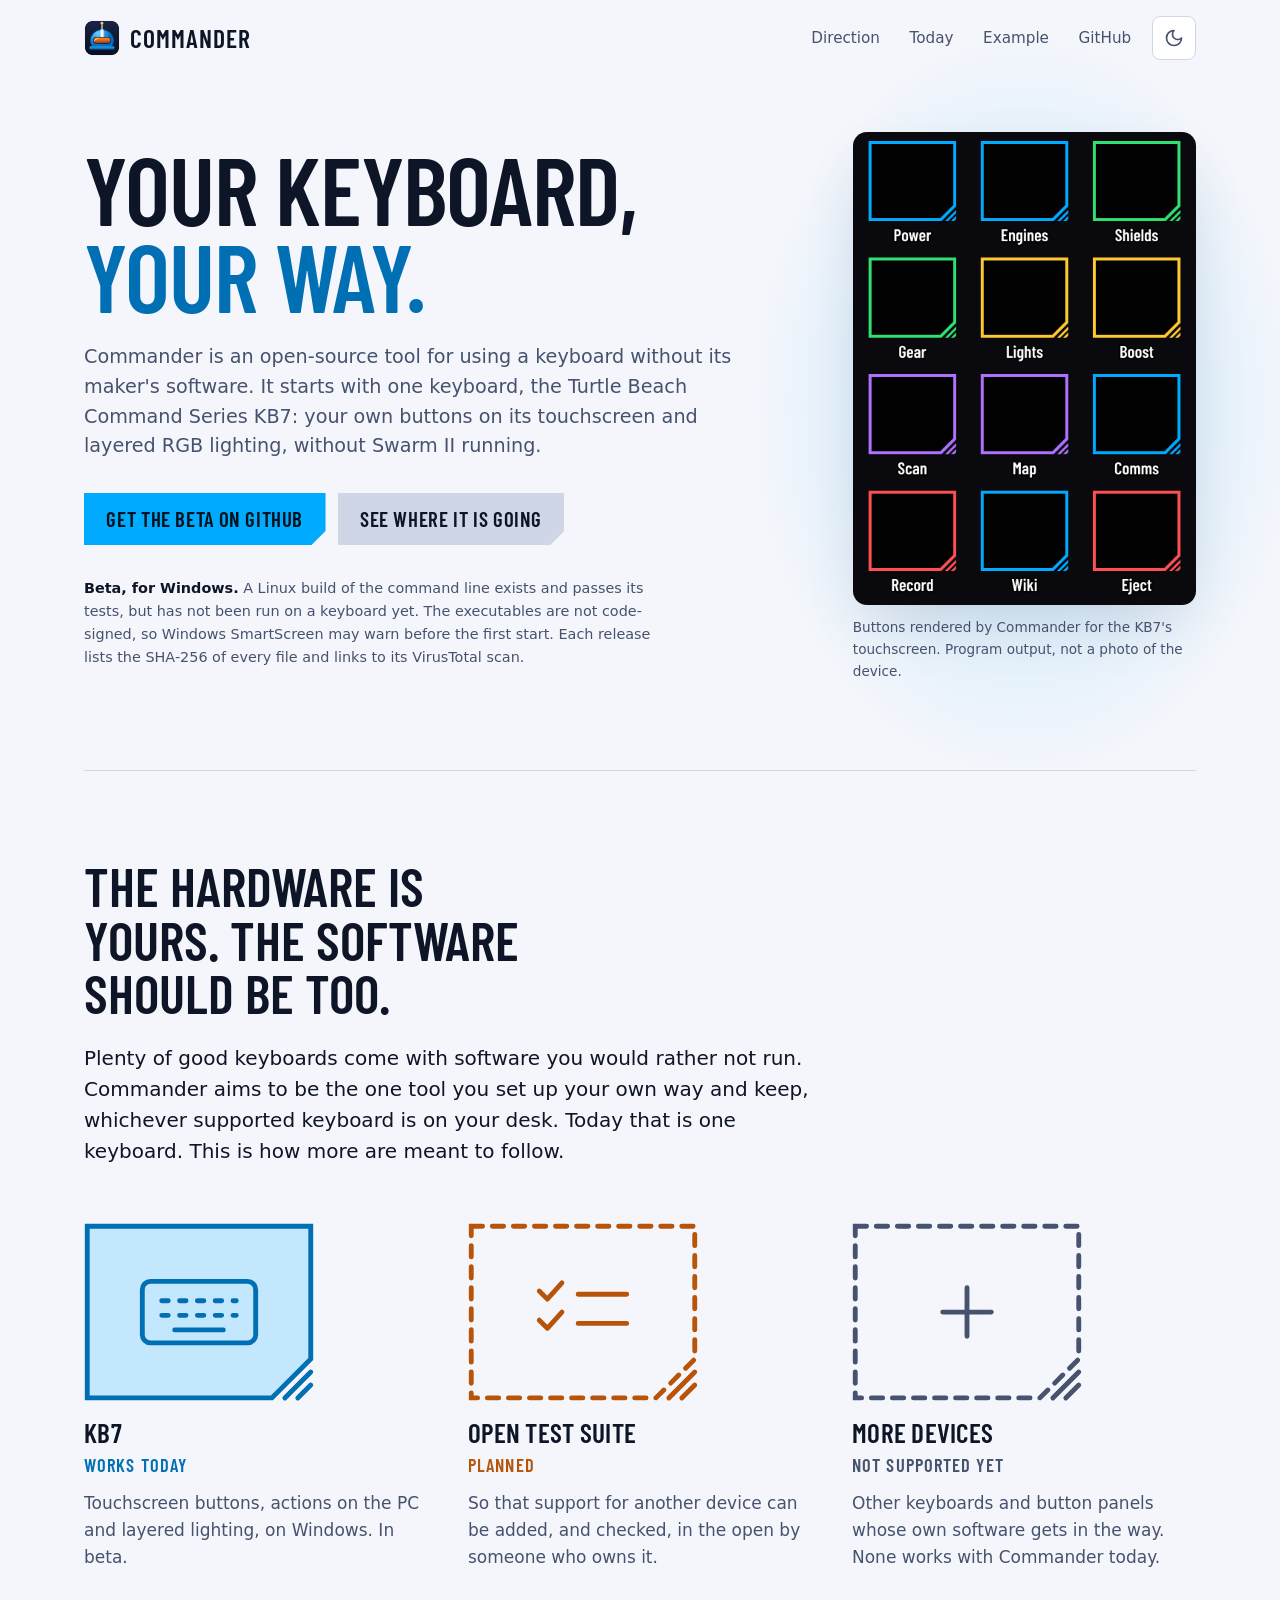
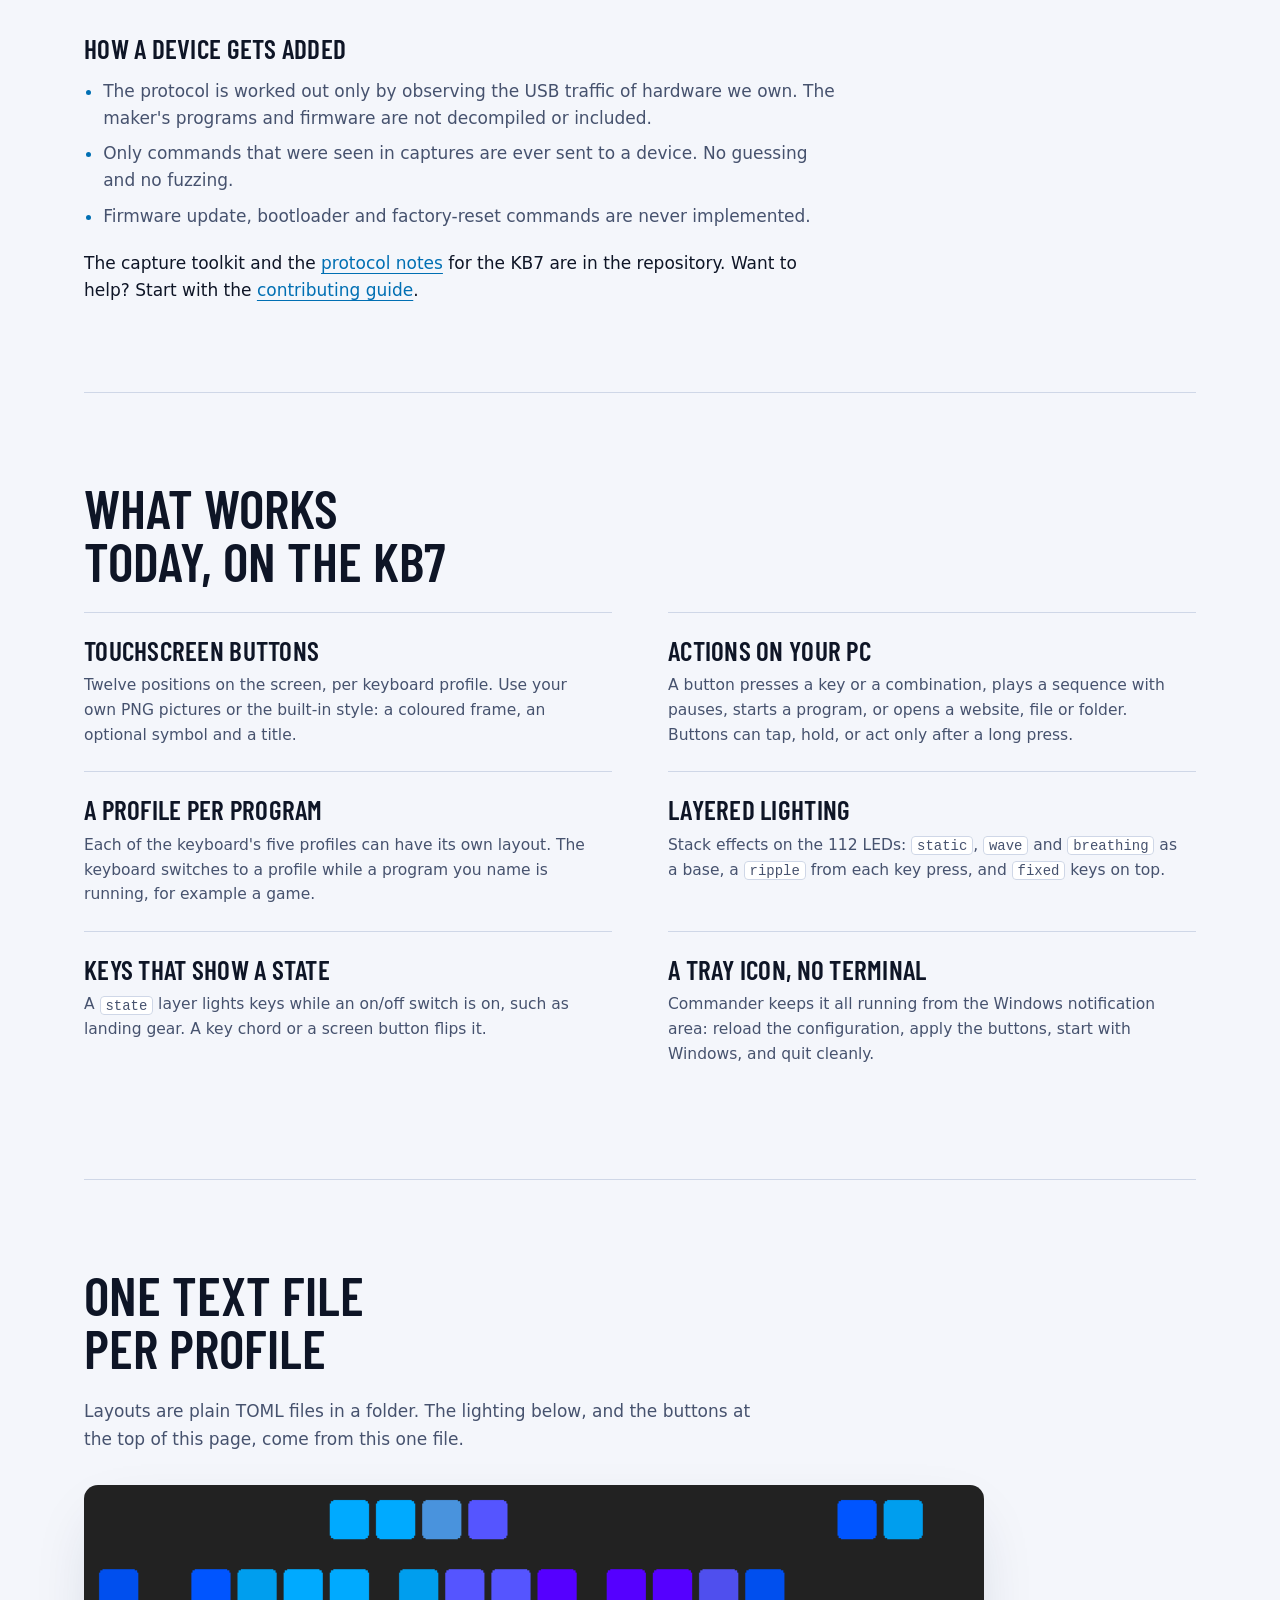
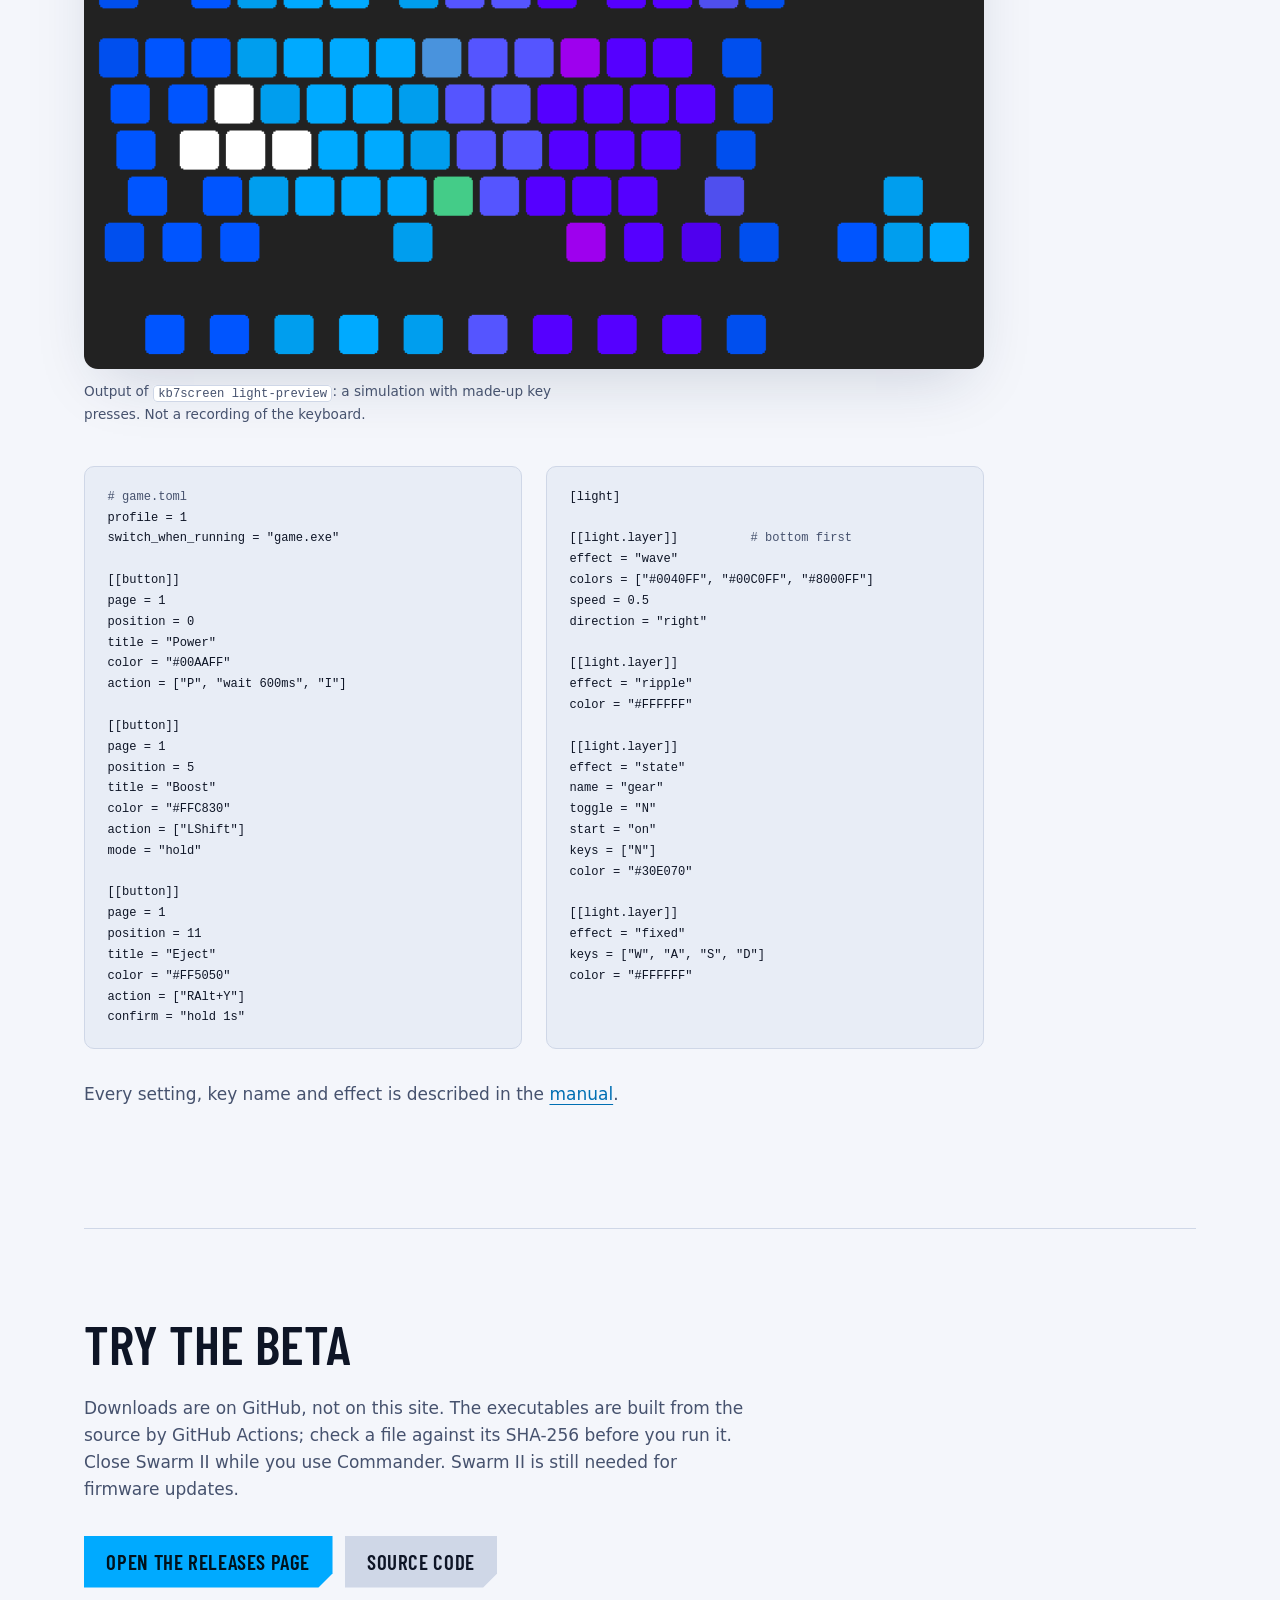
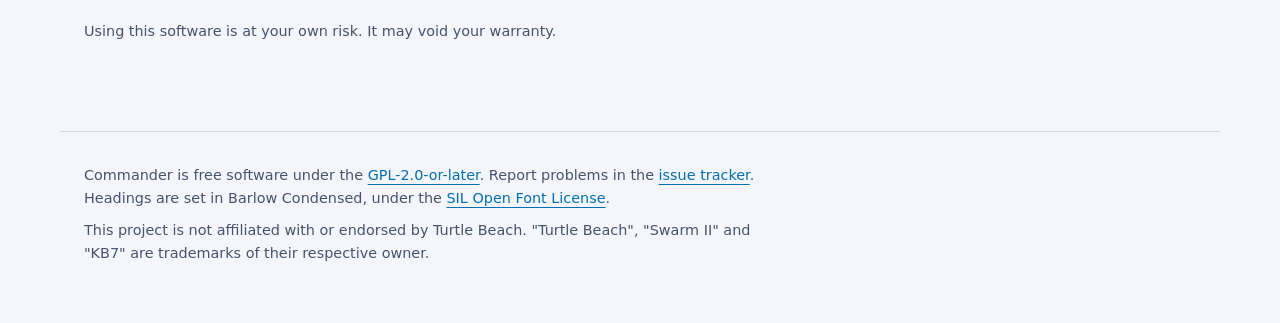
==== site/index.html @ e0303b12 "Add the project site and its Pages workflow" ====
<!DOCTYPE html>
<html lang="en">
<head>
<meta charset="utf-8">
<meta name="viewport" content="width=device-width, initial-scale=1">
<meta http-equiv="Content-Security-Policy" content="default-src 'none'; img-src 'self'; style-src 'self'; script-src 'self'; font-src 'self'; base-uri 'none'; form-action 'none'">
<meta name="referrer" content="strict-origin-when-cross-origin">
<title>Commander: your keyboard, your way</title>
<meta name="description" content="Commander is an open-source tool for using a keyboard without its maker's software. It starts with the Turtle Beach KB7: your own touchscreen buttons and layered RGB lighting, without Swarm II. Beta, Windows.">
<link rel="canonical" href="https://commander.work/">
<link rel="icon" type="image/png" href="img/helmet-256.png">
<meta name="theme-color" content="#080c18" media="(prefers-color-scheme: dark)">
<meta name="theme-color" content="#f4f6fb" media="(prefers-color-scheme: light)">
<meta property="og:type" content="website">
<meta property="og:title" content="Commander: your keyboard, your way">
<meta property="og:description" content="An open-source tool for using a keyboard without its maker's software. It starts with the Turtle Beach KB7. Beta, Windows.">
<meta property="og:url" content="https://commander.work/">
<meta property="og:image" content="https://commander.work/img/helmet-256.png">
<link rel="preload" href="fonts/BarlowCondensed-SemiBold.ttf" as="font" type="font/ttf" crossorigin>
<link rel="stylesheet" href="style.css">
<script src="theme.js"></script>
</head>
<body>
<a class="skip" href="#main">Skip to content</a>

<header class="top">
  <a class="brand" href="/">
    <img src="img/helmet-256.png" alt="" width="36" height="36">
    <span>Commander</span>
  </a>
  <nav aria-label="Main">
    <a href="#direction">Direction</a>
    <a href="#today">Today</a>
    <a href="#example">Example</a>
    <a href="https://github.com/Bananenbaas/commander" rel="noopener noreferrer">GitHub</a>
    <button type="button" class="theme-toggle" id="theme-toggle" aria-label="Switch theme" hidden>
      <svg class="icon-sun" viewBox="0 0 24 24" fill="none" stroke="currentColor" stroke-width="2" stroke-linecap="round" stroke-linejoin="round" aria-hidden="true"><circle cx="12" cy="12" r="4"/><path d="M12 2v2M12 20v2M4.93 4.93l1.41 1.41M17.66 17.66l1.41 1.41M2 12h2M20 12h2M4.93 19.07l1.41-1.41M17.66 6.34l1.41-1.41"/></svg>
      <svg class="icon-moon" viewBox="0 0 24 24" fill="none" stroke="currentColor" stroke-width="2" stroke-linecap="round" stroke-linejoin="round" aria-hidden="true"><path d="M12 3a6 6 0 0 0 9 9 9 9 0 1 1-9-9z"/></svg>
    </button>
  </nav>
</header>

<main id="main">

<section class="hero">
  <div class="hero-text">
    <h1>Your keyboard, <span>your way.</span></h1>
    <p class="lead">
      Commander is an open-source tool for using a keyboard without its
      maker's software. It starts with one keyboard, the Turtle Beach Command
      Series KB7: your own buttons on its touchscreen and layered RGB
      lighting, without Swarm II running.
    </p>
    <p class="actions">
      <a class="btn primary" href="https://github.com/Bananenbaas/commander/releases" rel="noopener noreferrer">Get the beta on GitHub</a>
      <a class="btn" href="#direction">See where it is going</a>
    </p>
    <p class="fine">
      <strong>Beta, for Windows.</strong> A Linux build of the command line
      exists and passes its tests, but has not been run on a keyboard yet. The
      executables are not code-signed, so Windows SmartScreen may warn before
      the first start. Each release lists the SHA-256 of every file and links
      to its VirusTotal scan.
    </p>
  </div>
  <figure class="hero-shot">
    <img src="img/panel.png" alt="A grid of twelve touchscreen buttons in three columns: coloured frames with titles such as Power, Engines, Shields, Gear, Boost and Eject." width="462" height="637">
    <figcaption>Buttons rendered by Commander for the KB7's touchscreen. Program output, not a photo of the device.</figcaption>
  </figure>
</section>

<section id="direction" class="direction" aria-labelledby="direction-h">
  <h2 id="direction-h">The hardware is yours. The software should be too.</h2>
  <p class="statement">
    Plenty of good keyboards come with software you would rather not run.
    Commander aims to be the one tool you set up your own way and keep,
    whichever supported keyboard is on your desk. Today that is one keyboard.
    This is how more are meant to follow.
  </p>

  <ol class="slots">
    <li class="slot is-live">
      <svg viewBox="0 0 142 110" aria-hidden="true">
        <path class="frame" d="M2 2H140V84L116 108H2Z"/>
        <path class="stripes" d="M124 108L140 92M132 108L140 100"/>
        <rect class="glyph" x="36" y="36" width="70" height="38" rx="5"/>
        <path class="glyph" d="M48 48h4M59 48h4M70 48h4M81 48h4M92 48h2M48 57h4M59 57h4M70 57h4M81 57h4M92 57h2M56 66h30"/>
      </svg>
      <h3>KB7</h3>
      <p class="status">Works today</p>
      <p>Touchscreen buttons, actions on the PC and layered lighting, on Windows. In beta.</p>
    </li>
    <li class="slot is-planned">
      <svg viewBox="0 0 142 110" aria-hidden="true">
        <path class="frame" d="M2 2H140V84L116 108H2Z"/>
        <path class="stripes" d="M124 108L140 92M132 108L140 100"/>
        <path class="glyph" d="M44 42l5 5 9-10M44 60l5 5 9-10M68 44h30M68 62h30"/>
      </svg>
      <h3>Open test suite</h3>
      <p class="status">Planned</p>
      <p>So that support for another device can be added, and checked, in the open by someone who owns it.</p>
    </li>
    <li class="slot is-open">
      <svg viewBox="0 0 142 110" aria-hidden="true">
        <path class="frame" d="M2 2H140V84L116 108H2Z"/>
        <path class="stripes" d="M124 108L140 92M132 108L140 100"/>
        <path class="glyph" d="M71 40v30M56 55h30"/>
      </svg>
      <h3>More devices</h3>
      <p class="status">Not supported yet</p>
      <p>Other keyboards and button panels whose own software gets in the way. None works with Commander today.</p>
    </li>
  </ol>

  <div class="rules">
    <h3>How a device gets added</h3>
    <ul>
      <li>The protocol is worked out only by observing the USB traffic of hardware we own. The maker's programs and firmware are not decompiled or included.</li>
      <li>Only commands that were seen in captures are ever sent to a device. No guessing and no fuzzing.</li>
      <li>Firmware update, bootloader and factory-reset commands are never implemented.</li>
    </ul>
    <p>
      The capture toolkit and the
      <a href="https://github.com/Bananenbaas/commander/blob/main/docs/PROTOCOL.md" rel="noopener noreferrer">protocol notes</a>
      for the KB7 are in the repository. Want to help? Start with the
      <a href="https://github.com/Bananenbaas/commander/blob/main/CONTRIBUTING.md" rel="noopener noreferrer">contributing guide</a>.
    </p>
  </div>
</section>

<section id="today" aria-labelledby="today-h">
  <h2 id="today-h">What works today, on the KB7</h2>
  <dl class="features">
    <div>
      <dt>Touchscreen buttons</dt>
      <dd>Twelve positions on the screen, per keyboard profile. Use your own PNG pictures or the built-in style: a coloured frame, an optional symbol and a title.</dd>
    </div>
    <div>
      <dt>Actions on your PC</dt>
      <dd>A button presses a key or a combination, plays a sequence with pauses, starts a program, or opens a website, file or folder. Buttons can tap, hold, or act only after a long press.</dd>
    </div>
    <div>
      <dt>A profile per program</dt>
      <dd>Each of the keyboard's five profiles can have its own layout. The keyboard switches to a profile while a program you name is running, for example a game.</dd>
    </div>
    <div>
      <dt>Layered lighting</dt>
      <dd>Stack effects on the 112 LEDs: <code>static</code>, <code>wave</code> and <code>breathing</code> as a base, a <code>ripple</code> from each key press, and <code>fixed</code> keys on top.</dd>
    </div>
    <div>
      <dt>Keys that show a state</dt>
      <dd>A <code>state</code> layer lights keys while an on/off switch is on, such as landing gear. A key chord or a screen button flips it.</dd>
    </div>
    <div>
      <dt>A tray icon, no terminal</dt>
      <dd>Commander keeps it all running from the Windows notification area: reload the configuration, apply the buttons, start with Windows, and quit cleanly.</dd>
    </div>
  </dl>
</section>

<section id="example" aria-labelledby="example-h">
  <h2 id="example-h">One text file per profile</h2>
  <p class="intro">
    Layouts are plain TOML files in a folder. The lighting below, and the
    buttons at the top of this page, come from this one file.
  </p>

  <figure class="wide">
    <picture>
      <source srcset="img/lighting-still.png" media="(prefers-reduced-motion: reduce)">
      <img src="img/lighting.gif" alt="A simulated keyboard layout with a blue to purple wave moving to the right, W, A, S and D in white, the N key in green, and white rings spreading from pressed keys." width="780" height="420" loading="lazy">
    </picture>
    <figcaption>Output of <code>kb7screen light-preview</code>: a simulation with made-up key presses. Not a recording of the keyboard.</figcaption>
  </figure>

  <div class="code-pair">
<pre tabindex="0" aria-label="Example configuration, buttons"><code><span class="c"># game.toml</span>
profile = 1
switch_when_running = "game.exe"

[[button]]
page = 1
position = 0
title = "Power"
color = "#00AAFF"
action = ["P", "wait 600ms", "I"]

[[button]]
page = 1
position = 5
title = "Boost"
color = "#FFC830"
action = ["LShift"]
mode = "hold"

[[button]]
page = 1
position = 11
title = "Eject"
color = "#FF5050"
action = ["RAlt+Y"]
confirm = "hold 1s"</code></pre>
<pre tabindex="0" aria-label="Example configuration, lighting"><code>[light]

[[light.layer]]          <span class="c"># bottom first</span>
effect = "wave"
colors = ["#0040FF", "#00C0FF", "#8000FF"]
speed = 0.5
direction = "right"

[[light.layer]]
effect = "ripple"
color = "#FFFFFF"

[[light.layer]]
effect = "state"
name = "gear"
toggle = "N"
start = "on"
keys = ["N"]
color = "#30E070"

[[light.layer]]
effect = "fixed"
keys = ["W", "A", "S", "D"]
color = "#FFFFFF"</code></pre>
  </div>

  <p class="intro">
    Every setting, key name and effect is described in the
    <a href="https://github.com/Bananenbaas/commander/blob/main/screen/README.md" rel="noopener noreferrer">manual</a>.
  </p>
</section>

<section id="download" class="download" aria-labelledby="download-h">
  <h2 id="download-h">Try the beta</h2>
  <p>
    Downloads are on GitHub, not on this site. The executables are built from
    the source by GitHub Actions; check a file against its SHA-256 before you
    run it. Close Swarm II while you use Commander. Swarm II is still needed
    for firmware updates.
  </p>
  <p class="actions">
    <a class="btn primary" href="https://github.com/Bananenbaas/commander/releases" rel="noopener noreferrer">Open the releases page</a>
    <a class="btn" href="https://github.com/Bananenbaas/commander" rel="noopener noreferrer">Source code</a>
  </p>
  <p class="fine">Using this software is at your own risk. It may void your warranty.</p>
</section>

</main>

<footer>
  <p>
    Commander is free software under the
    <a href="https://github.com/Bananenbaas/commander/blob/main/LICENSE" rel="noopener noreferrer">GPL-2.0-or-later</a>.
    Report problems in the
    <a href="https://github.com/Bananenbaas/commander/issues" rel="noopener noreferrer">issue tracker</a>.
    Headings are set in Barlow Condensed, under the
    <a href="fonts/OFL.txt">SIL Open Font License</a>.
  </p>
  <p>
    This project is not affiliated with or endorsed by Turtle Beach.
    "Turtle Beach", "Swarm II" and "KB7" are trademarks of their respective owner.
  </p>
</footer>
</body>
</html>
---- site/style.css ----
@font-face {
  font-family: "Barlow Condensed";
  src: url("fonts/BarlowCondensed-SemiBold.ttf") format("truetype");
  font-weight: 600;
  font-style: normal;
  font-display: swap;
}

:root {
  --bg: #080c18;
  --bg-raised: #10172a;
  --bg-code: #050810;
  --line: #222c47;
  --text: #e8edf7;
  --text-muted: #9ba8c2;
  --accent: #00aaff;
  --accent-ink: #00121c;
  --link: #00aaff;
  --warm: #ff9a3d;
  --glow: rgba(0, 170, 255, 0.16);
  --shadow: rgba(0, 0, 0, 0.5);
  --display: "Barlow Condensed", "Arial Narrow", system-ui, sans-serif;
  --sans: system-ui, -apple-system, "Segoe UI", Roboto, "Helvetica Neue", Arial, sans-serif;
  --mono: ui-monospace, "Cascadia Mono", "Segoe UI Mono", Consolas, "Liberation Mono", Menlo, monospace;
  color-scheme: dark;
}

/* Light: by the visitor's system setting, unless the switch chose dark. */
@media (prefers-color-scheme: light) {
  :root:not([data-theme="dark"]) {
    --bg: #f4f6fb;
    --bg-raised: #ffffff;
    --bg-code: #e8edf6;
    --line: #cfd7e7;
    --text: #0e1526;
    --text-muted: #46526e;
    --link: #006fb3;
    --warm: #b8540a;
    --glow: rgba(0, 170, 255, 0.2);
    --shadow: rgba(20, 40, 80, 0.18);
    color-scheme: light;
  }
}
:root[data-theme="light"] {
  --bg: #f4f6fb;
  --bg-raised: #ffffff;
  --bg-code: #e8edf6;
  --line: #cfd7e7;
  --text: #0e1526;
  --text-muted: #46526e;
  --link: #006fb3;
  --warm: #b8540a;
  --glow: rgba(0, 170, 255, 0.2);
  --shadow: rgba(20, 40, 80, 0.18);
  color-scheme: light;
}

* { box-sizing: border-box; }

html {
  scroll-behavior: smooth;
  scrollbar-color: var(--line) var(--bg);
}

body {
  margin: 0;
  background: var(--bg);
  color: var(--text);
  font: 17px/1.6 var(--sans);
  -webkit-text-size-adjust: 100%;
  overflow-x: hidden;
}

::selection { background: var(--accent); color: var(--accent-ink); }

a { color: var(--link); text-decoration-thickness: 1px; text-underline-offset: 4px; }
a:hover { text-decoration-thickness: 2px; }
:focus-visible { outline: 2px solid var(--link); outline-offset: 3px; border-radius: 4px; }

code, pre { font-family: var(--mono); font-size: 0.9em; }
dd code, figcaption code {
  background: var(--bg-raised);
  border: 1px solid var(--line);
  border-radius: 4px;
  padding: 0.05em 0.35em;
}

.skip {
  position: absolute;
  left: -9999px;
  top: 0;
  background: var(--accent);
  color: var(--accent-ink);
  padding: 0.75rem 1rem;
  z-index: 10;
}
.skip:focus { left: 0; }

.top, main, footer {
  max-width: 1160px;
  margin: 0 auto;
  padding-left: 1.5rem;
  padding-right: 1.5rem;
}

/* Header */

.top {
  display: flex;
  align-items: center;
  justify-content: space-between;
  gap: 1rem;
  padding-top: 1rem;
  padding-bottom: 1rem;
}
.brand {
  display: inline-flex;
  align-items: center;
  gap: 0.6rem;
  min-height: 44px;
  color: var(--text);
  text-decoration: none;
  font-family: var(--display);
  font-size: 1.6rem;
  font-weight: 600;
  letter-spacing: 0.04em;
  text-transform: uppercase;
}
.brand img { border-radius: 8px; }
.top nav { display: flex; align-items: center; gap: 0.25rem; }
.top nav a {
  display: inline-flex;
  align-items: center;
  min-height: 44px;
  padding: 0 0.8rem;
  color: var(--text-muted);
  text-decoration: none;
  font-size: 0.95rem;
}
.top nav a:hover { color: var(--text); }

.theme-toggle {
  display: inline-flex;
  align-items: center;
  justify-content: center;
  width: 44px;
  height: 44px;
  margin-left: 0.25rem;
  padding: 0;
  border: 1px solid var(--line);
  border-radius: 8px;
  background: var(--bg-raised);
  color: var(--text-muted);
  cursor: pointer;
}
.theme-toggle[hidden] { display: none; }
.theme-toggle:hover { color: var(--text); border-color: var(--link); }
.theme-toggle svg { width: 20px; height: 20px; }
.theme-toggle .icon-moon { display: none; }
:root[data-theme="light"] .theme-toggle .icon-sun { display: none; }
:root[data-theme="light"] .theme-toggle .icon-moon { display: block; }

/* Type */

h1, h2, h3, dt {
  font-family: var(--display);
  font-weight: 600;
  text-transform: uppercase;
  line-height: 0.98;
  margin: 0;
  text-wrap: balance;
}
h1 {
  font-size: clamp(3.4rem, 9.5vw, 6rem);
  line-height: 0.9;
  letter-spacing: -0.01em;
}
h1 span { display: block; color: var(--link); }
h2 {
  font-size: clamp(2.2rem, 5vw, 3.4rem);
  max-width: 20ch;
  margin-bottom: 1.5rem;
}
h3, dt { font-size: 1.7rem; letter-spacing: 0.01em; }

.lead { font-size: 1.2rem; line-height: 1.55; color: var(--text-muted); max-width: 54ch; margin: 1.5rem 0 0; }
.intro { color: var(--text-muted); max-width: 62ch; margin: 0 0 2rem; }
.fine { max-width: 62ch; margin: 2rem 0 0; color: var(--text-muted); font-size: 0.9rem; }
.fine strong { color: var(--text); }

/* Buttons */

.actions { display: flex; flex-wrap: wrap; gap: 0.75rem; margin: 2rem 0 0; }
.btn {
  display: inline-flex;
  align-items: center;
  min-height: 52px;
  padding: 0 1.4rem;
  border: 0;
  background: var(--line);
  color: var(--text);
  font-family: var(--display);
  font-size: 1.3rem;
  font-weight: 600;
  letter-spacing: 0.03em;
  text-transform: uppercase;
  text-decoration: none;
  clip-path: polygon(0 0, 100% 0, 100% calc(100% - 14px), calc(100% - 14px) 100%, 0 100%);
  transition: background-color 0.2s cubic-bezier(0.16, 1, 0.3, 1), color 0.2s cubic-bezier(0.16, 1, 0.3, 1);
}
.btn:hover { background: var(--text); color: var(--bg); }
.btn.primary { background: var(--accent); color: var(--accent-ink); }
.btn.primary:hover { background: var(--text); color: var(--bg); }

/* Sections */

section { padding: 5.5rem 0; border-top: 1px solid var(--line); }

.hero {
  border-top: 0;
  padding-top: 3.5rem;
  display: grid;
  grid-template-columns: minmax(0, 1.35fr) minmax(0, 0.65fr);
  gap: 3.5rem;
  align-items: center;
}
.hero-shot { margin: 0; position: relative; }
.hero-shot::before {
  content: "";
  position: absolute;
  inset: -18% -30%;
  background: radial-gradient(closest-side, var(--glow), transparent);
  z-index: -1;
}
.hero-shot img {
  display: block;
  width: 100%;
  height: auto;
  border-radius: 14px;
  box-shadow: 0 24px 60px -18px var(--shadow);
}

figure { margin: 0; }
figcaption { margin-top: 0.75rem; color: var(--text-muted); font-size: 0.85rem; max-width: 60ch; }

/* Direction */

.statement { font-size: 1.25rem; line-height: 1.55; max-width: 58ch; margin: 0; }

.slots {
  list-style: none;
  margin: 3.5rem 0 0;
  padding: 0;
  display: grid;
  grid-template-columns: repeat(3, minmax(0, 1fr));
  gap: 2.5rem;
}
.slot svg { display: block; width: min(100%, 230px); height: auto; margin-bottom: 1.1rem; overflow: visible; }
.slot .frame, .slot .stripes, .slot .glyph {
  fill: none;
  stroke: currentColor;
  stroke-width: 3;
  stroke-linecap: round;
  stroke-linejoin: round;
}
.slot .frame { stroke-linejoin: miter; }
.slot svg { color: var(--text-muted); }
.slot.is-live svg { color: var(--link); }
.slot.is-live .frame { fill: var(--glow); }
.slot.is-planned svg { color: var(--warm); }
.slot.is-planned .frame, .slot.is-open .frame { stroke-dasharray: 7 6; }
.slot p { margin: 0; color: var(--text-muted); max-width: 34ch; }
.slot .status {
  margin: 0.3rem 0 0.6rem;
  font-family: var(--display);
  font-size: 1.15rem;
  letter-spacing: 0.06em;
  text-transform: uppercase;
  color: var(--text-muted);
}
.slot.is-live .status { color: var(--link); }
.slot.is-planned .status { color: var(--warm); }

.rules { margin-top: 4rem; max-width: 70ch; }
.rules ul { margin: 1rem 0 1.25rem; padding-left: 1.2rem; color: var(--text-muted); }
.rules li { margin-bottom: 0.5rem; }
.rules li::marker { color: var(--link); }
.rules p { margin: 0; }

/* Today */

.features {
  margin: 1rem 0 0;
  display: grid;
  grid-template-columns: repeat(2, minmax(0, 1fr));
  column-gap: 3.5rem;
}
.features > div {
  padding: 1.5rem 0;
  border-top: 1px solid var(--line);
}
.features dd { margin: 0.6rem 0 0; max-width: 52ch; color: var(--text-muted); font-size: 0.97rem; }

/* Example */

.wide img {
  display: block;
  width: 100%;
  max-width: 900px;
  height: auto;
  border-radius: 14px;
  box-shadow: 0 24px 60px -18px var(--shadow);
}
.code-pair {
  display: grid;
  grid-template-columns: repeat(2, minmax(0, 1fr));
  gap: 1.5rem;
  margin: 2.5rem 0 2rem;
  max-width: 900px;
}
pre {
  margin: 0;
  padding: 1.25rem 1.4rem;
  background: var(--bg-code);
  border: 1px solid var(--line);
  border-radius: 10px;
  overflow-x: auto;
  line-height: 1.55;
  font-size: 0.84rem;
}
pre .c { color: var(--text-muted); }

/* Download and footer */

.download > p:first-of-type { color: var(--text-muted); max-width: 62ch; margin: 0; }

footer {
  border-top: 1px solid var(--line);
  padding-top: 2rem;
  padding-bottom: 3rem;
  color: var(--text-muted);
  font-size: 0.9rem;
}
footer p { margin: 0 0 0.6rem; max-width: 75ch; }

@media (max-width: 960px) {
  .hero { grid-template-columns: minmax(0, 1fr); gap: 2.5rem; }
  .hero-shot { max-width: 360px; }
  .features { grid-template-columns: minmax(0, 1fr); }
}
@media (max-width: 768px) {
  section { padding: 3.5rem 0; }
  .slots { grid-template-columns: minmax(0, 1fr); gap: 2.5rem; }
  .slot svg { width: 170px; }
  .code-pair { grid-template-columns: minmax(0, 1fr); }
  .top nav a[href^="#"] { display: none; }
}
@media (max-width: 560px) {
  body { font-size: 16px; }
  .btn { font-size: 1.15rem; padding: 0 1.1rem; }
}

@media (prefers-reduced-motion: reduce) {
  html { scroll-behavior: auto; }
  .btn { transition: none; }
}
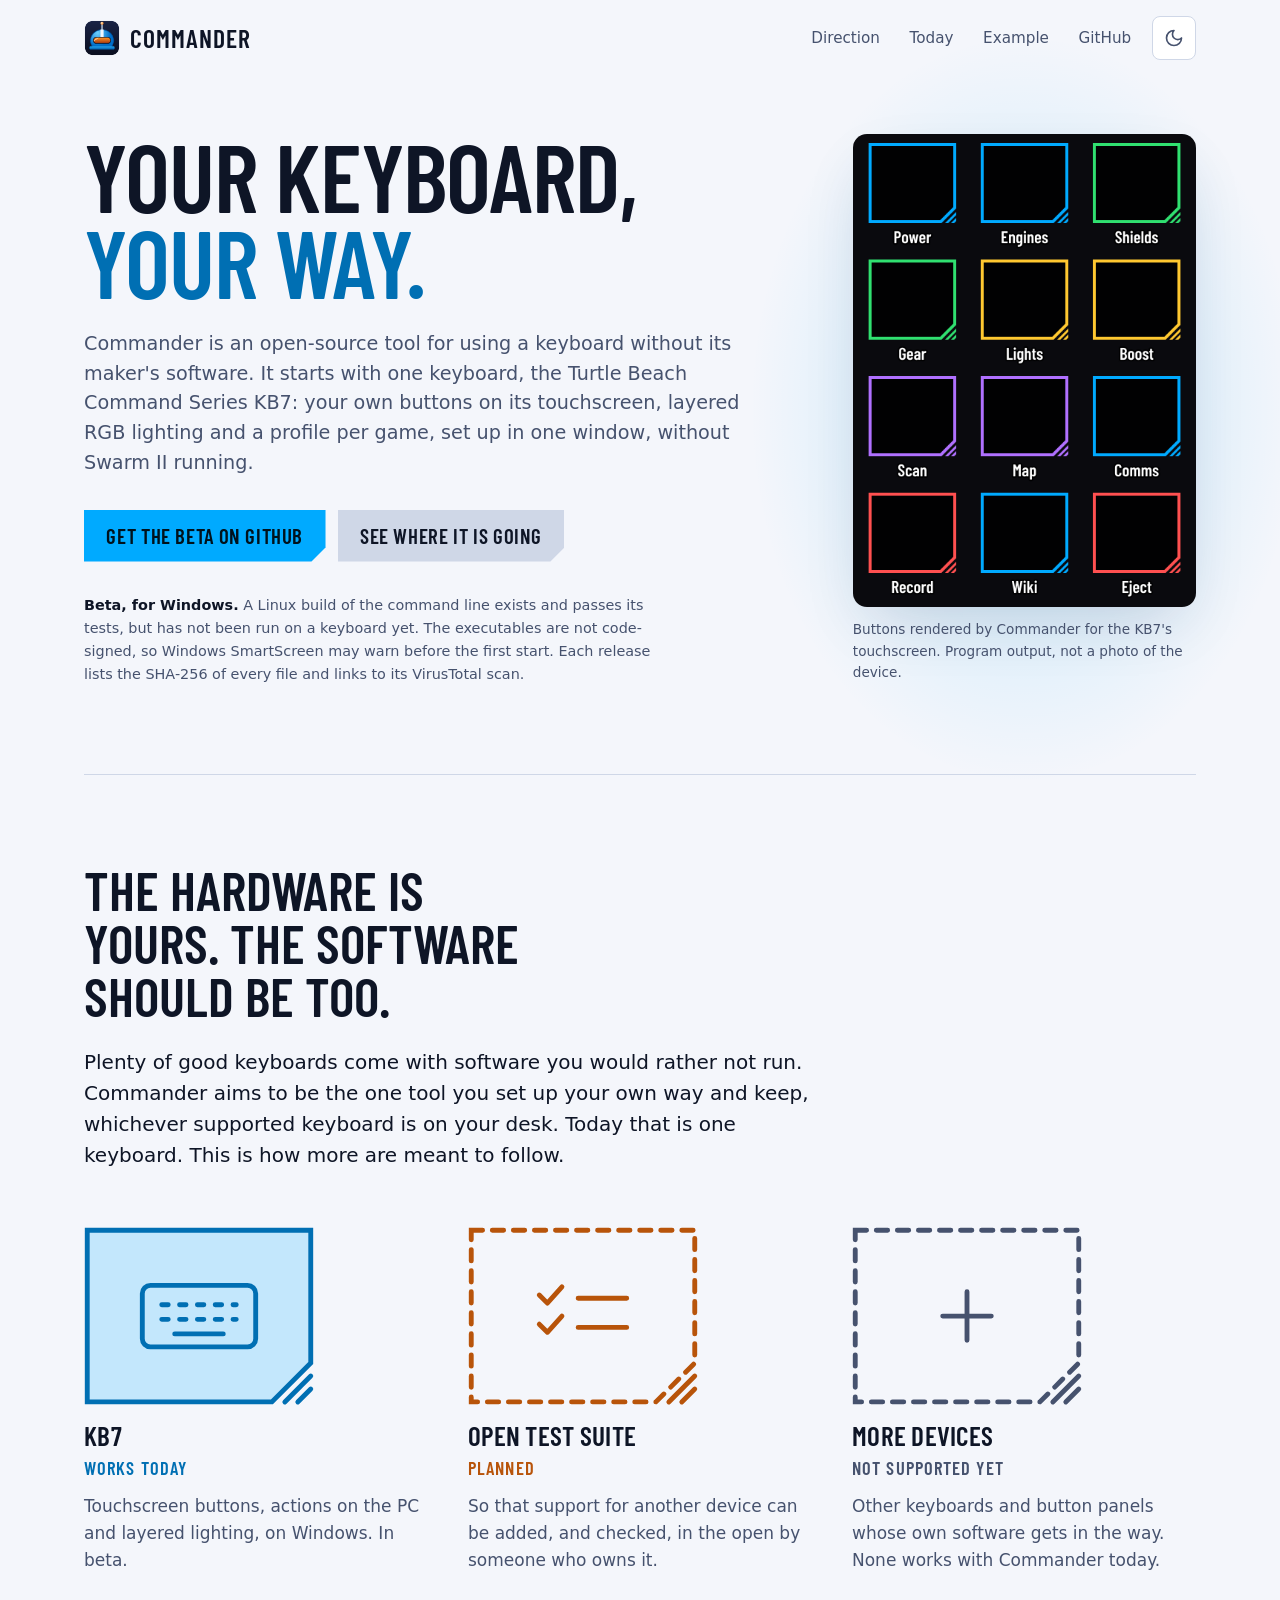
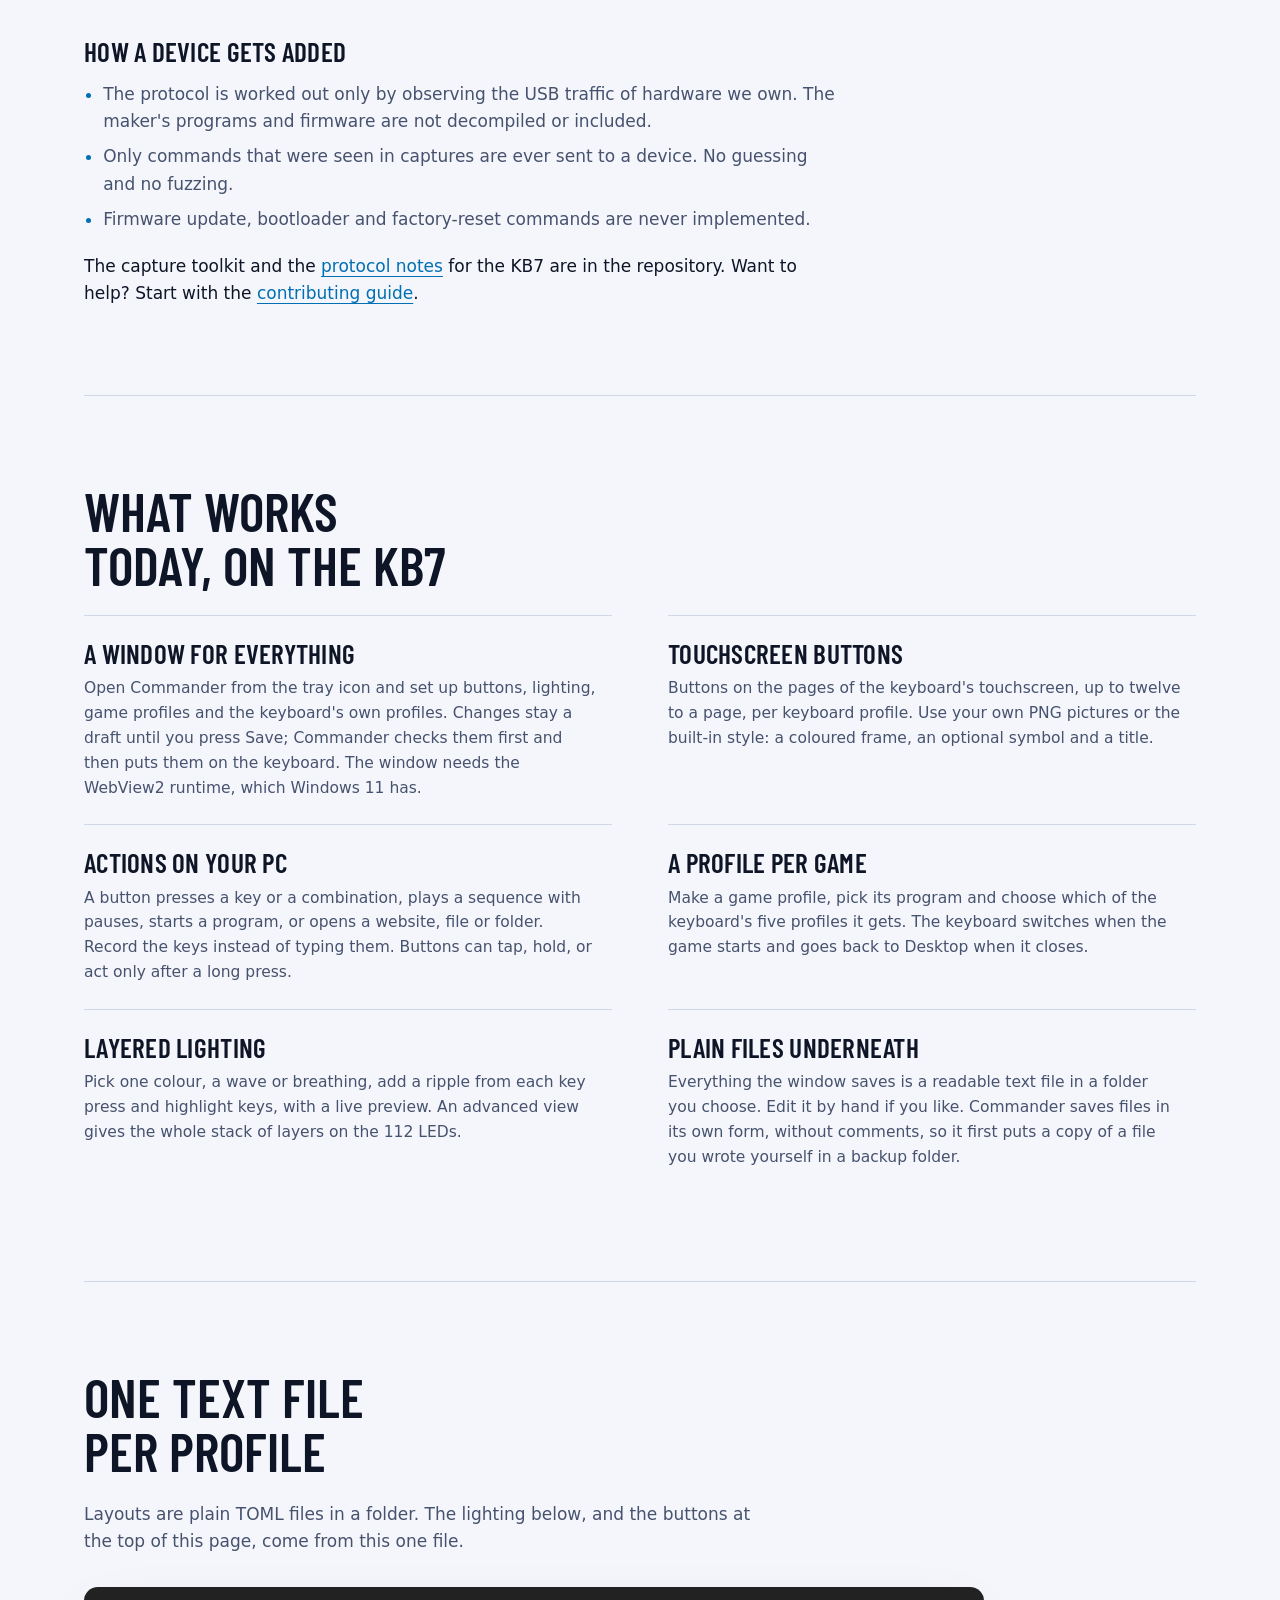
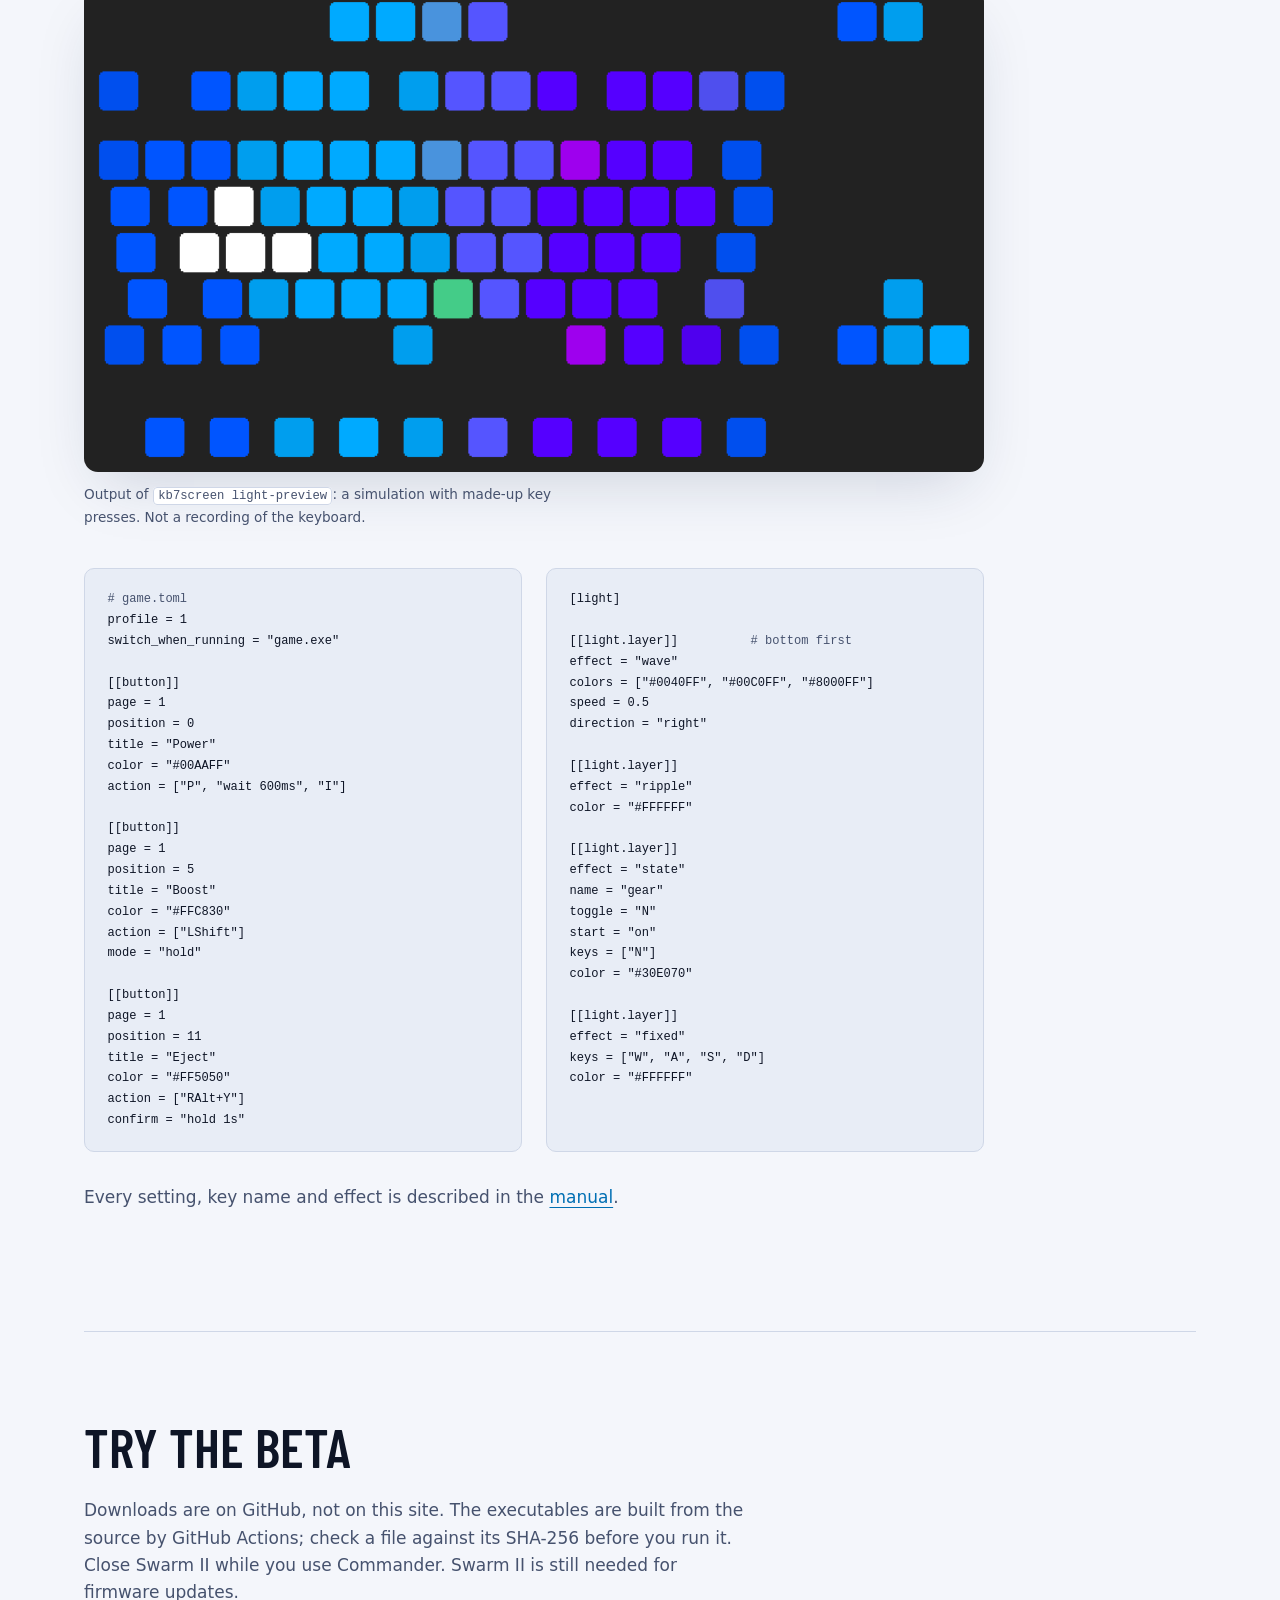
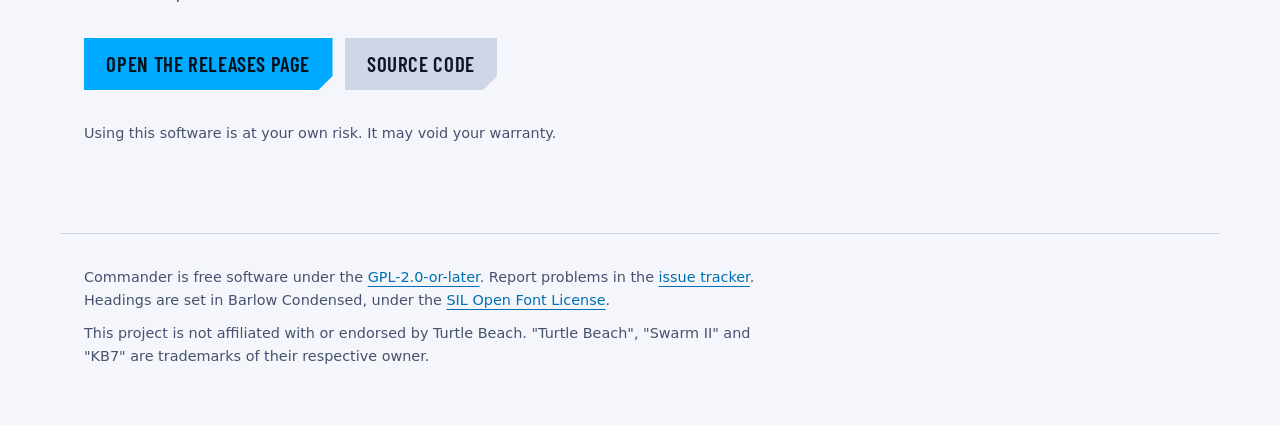
==== commit 050bd76a: "Describe Commander's window on the project site" ====
--- a/site/index.html
+++ b/site/index.html
@@ -6,7 +6,7 @@
 <meta http-equiv="Content-Security-Policy" content="default-src 'none'; img-src 'self'; style-src 'self'; script-src 'self'; font-src 'self'; base-uri 'none'; form-action 'none'">
 <meta name="referrer" content="strict-origin-when-cross-origin">
 <title>Commander: your keyboard, your way</title>
-<meta name="description" content="Commander is an open-source tool for using a keyboard without its maker's software. It starts with the Turtle Beach KB7: your own touchscreen buttons and layered RGB lighting, without Swarm II. Beta, Windows.">
+<meta name="description" content="Commander is an open-source tool for using a keyboard without its maker's software. It starts with the Turtle Beach KB7: your own touchscreen buttons, layered RGB lighting and a profile per game, without Swarm II. Beta, Windows.">
 <link rel="canonical" href="https://commander.work/">
 <link rel="icon" type="image/png" href="img/helmet-256.png">
 <meta name="theme-color" content="#080c18" media="(prefers-color-scheme: dark)">
@@ -48,8 +48,8 @@
     <p class="lead">
       Commander is an open-source tool for using a keyboard without its
       maker's software. It starts with one keyboard, the Turtle Beach Command
-      Series KB7: your own buttons on its touchscreen and layered RGB
-      lighting, without Swarm II running.
+      Series KB7: your own buttons on its touchscreen, layered RGB lighting
+      and a profile per game, set up in one window, without Swarm II running.
     </p>
     <p class="actions">
       <a class="btn primary" href="https://github.com/Bananenbaas/commander/releases" rel="noopener noreferrer">Get the beta on GitHub</a>
@@ -132,28 +132,28 @@
   <h2 id="today-h">What works today, on the KB7</h2>
   <dl class="features">
     <div>
+      <dt>A window for everything</dt>
+      <dd>Open Commander from the tray icon and set up buttons, lighting, game profiles and the keyboard's own profiles. Changes stay a draft until you press Save; Commander checks them first and then puts them on the keyboard. The window needs the WebView2 runtime, which Windows 11 has.</dd>
+    </div>
+    <div>
       <dt>Touchscreen buttons</dt>
-      <dd>Twelve positions on the screen, per keyboard profile. Use your own PNG pictures or the built-in style: a coloured frame, an optional symbol and a title.</dd>
+      <dd>Buttons on the pages of the keyboard's touchscreen, up to twelve to a page, per keyboard profile. Use your own PNG pictures or the built-in style: a coloured frame, an optional symbol and a title.</dd>
     </div>
     <div>
       <dt>Actions on your PC</dt>
-      <dd>A button presses a key or a combination, plays a sequence with pauses, starts a program, or opens a website, file or folder. Buttons can tap, hold, or act only after a long press.</dd>
-    </div>
-    <div>
-      <dt>A profile per program</dt>
-      <dd>Each of the keyboard's five profiles can have its own layout. The keyboard switches to a profile while a program you name is running, for example a game.</dd>
+      <dd>A button presses a key or a combination, plays a sequence with pauses, starts a program, or opens a website, file or folder. Record the keys instead of typing them. Buttons can tap, hold, or act only after a long press.</dd>
+    </div>
+    <div>
+      <dt>A profile per game</dt>
+      <dd>Make a game profile, pick its program and choose which of the keyboard's five profiles it gets. The keyboard switches when the game starts and goes back to Desktop when it closes.</dd>
     </div>
     <div>
       <dt>Layered lighting</dt>
-      <dd>Stack effects on the 112 LEDs: <code>static</code>, <code>wave</code> and <code>breathing</code> as a base, a <code>ripple</code> from each key press, and <code>fixed</code> keys on top.</dd>
-    </div>
-    <div>
-      <dt>Keys that show a state</dt>
-      <dd>A <code>state</code> layer lights keys while an on/off switch is on, such as landing gear. A key chord or a screen button flips it.</dd>
-    </div>
-    <div>
-      <dt>A tray icon, no terminal</dt>
-      <dd>Commander keeps it all running from the Windows notification area: reload the configuration, apply the buttons, start with Windows, and quit cleanly.</dd>
+      <dd>Pick one colour, a wave or breathing, add a ripple from each key press and highlight keys, with a live preview. An advanced view gives the whole stack of layers on the 112 LEDs.</dd>
+    </div>
+    <div>
+      <dt>Plain files underneath</dt>
+      <dd>Everything the window saves is a readable text file in a folder you choose. Edit it by hand if you like. Commander saves files in its own form, without comments, so it first puts a copy of a file you wrote yourself in a backup folder.</dd>
     </div>
   </dl>
 </section>
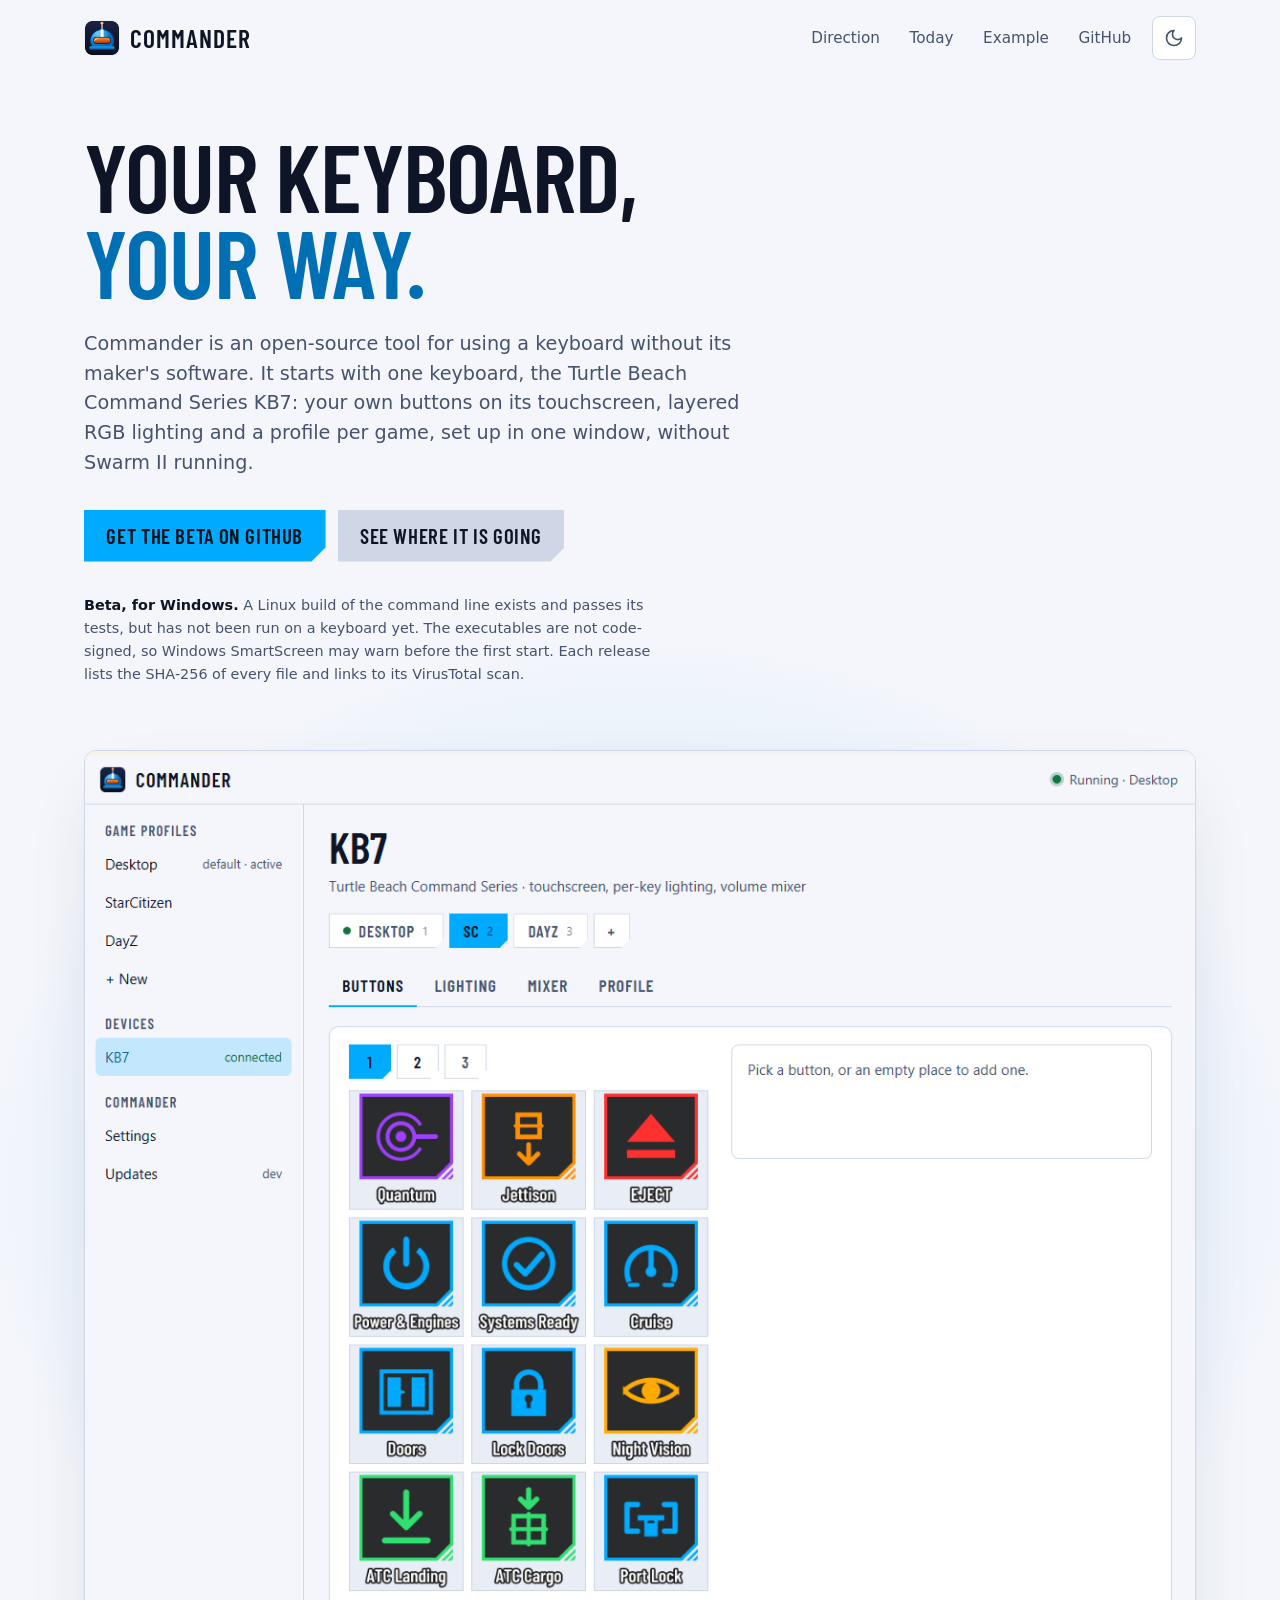
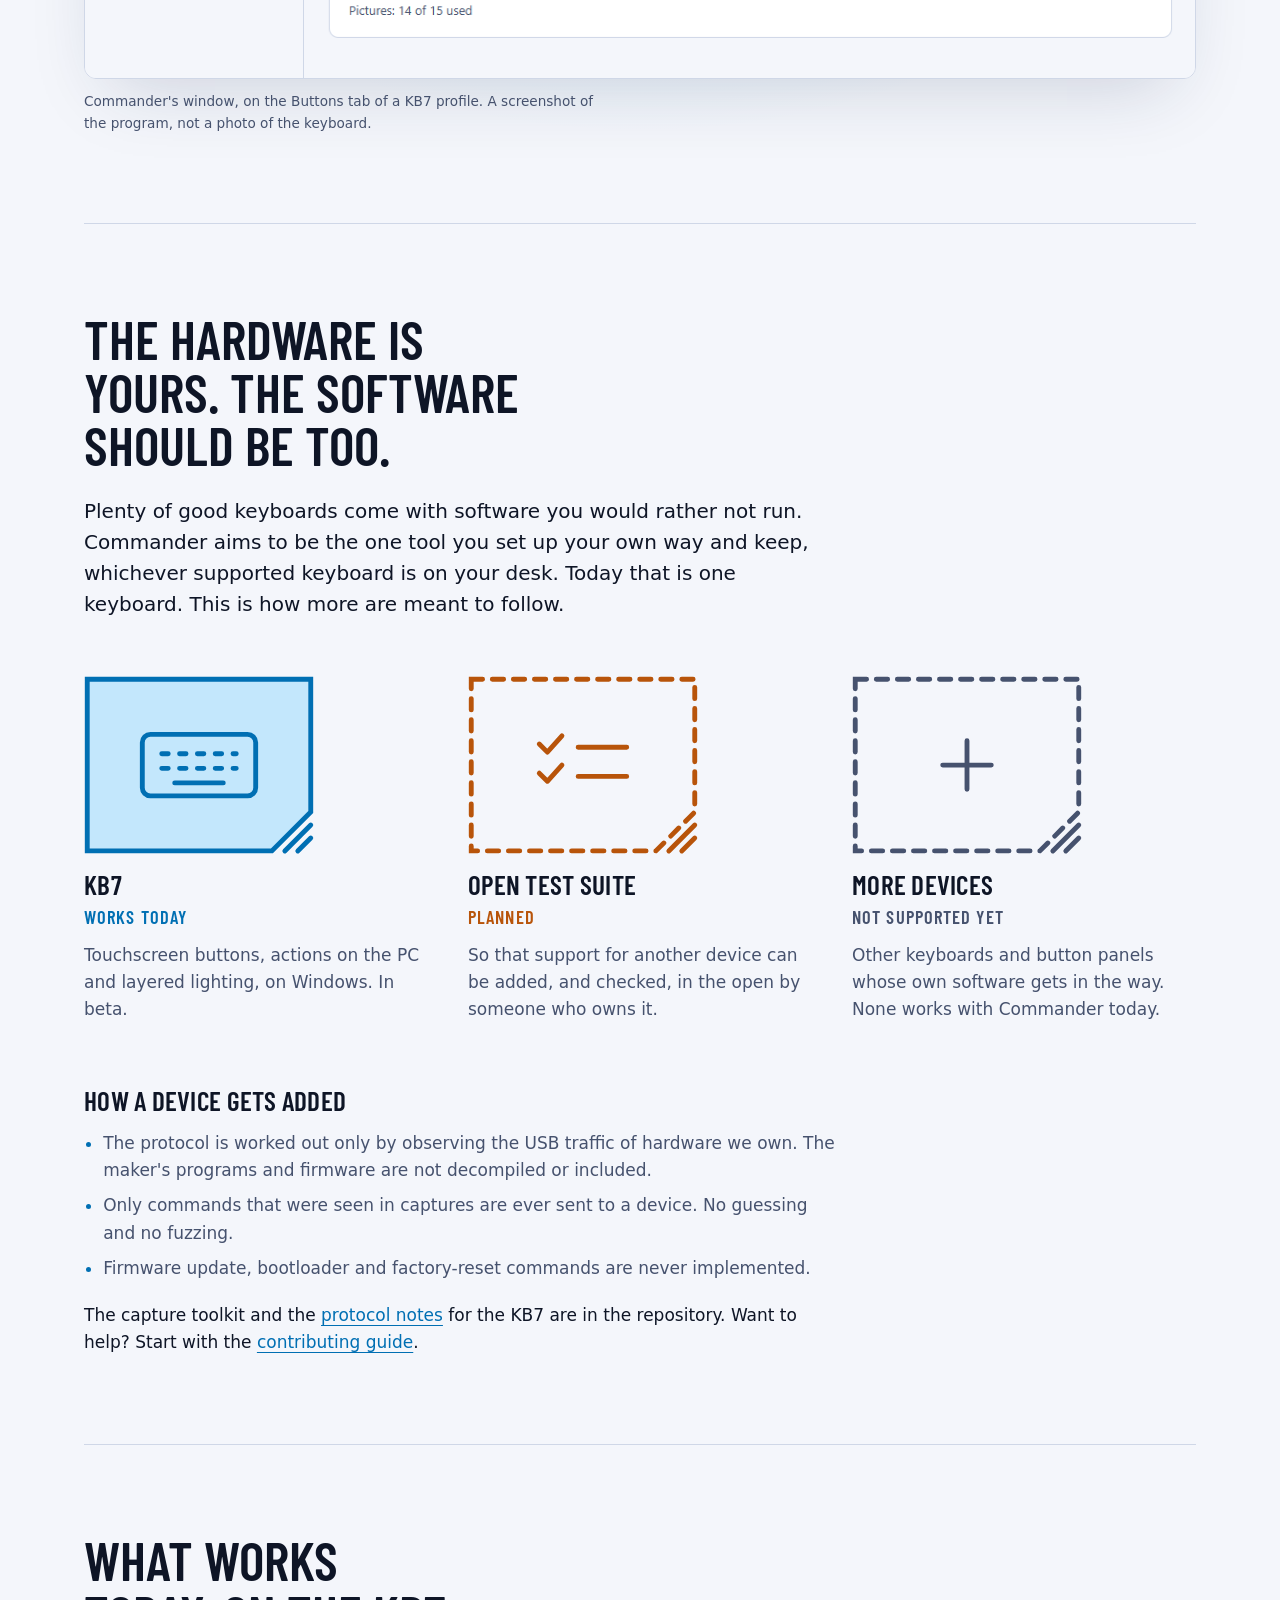
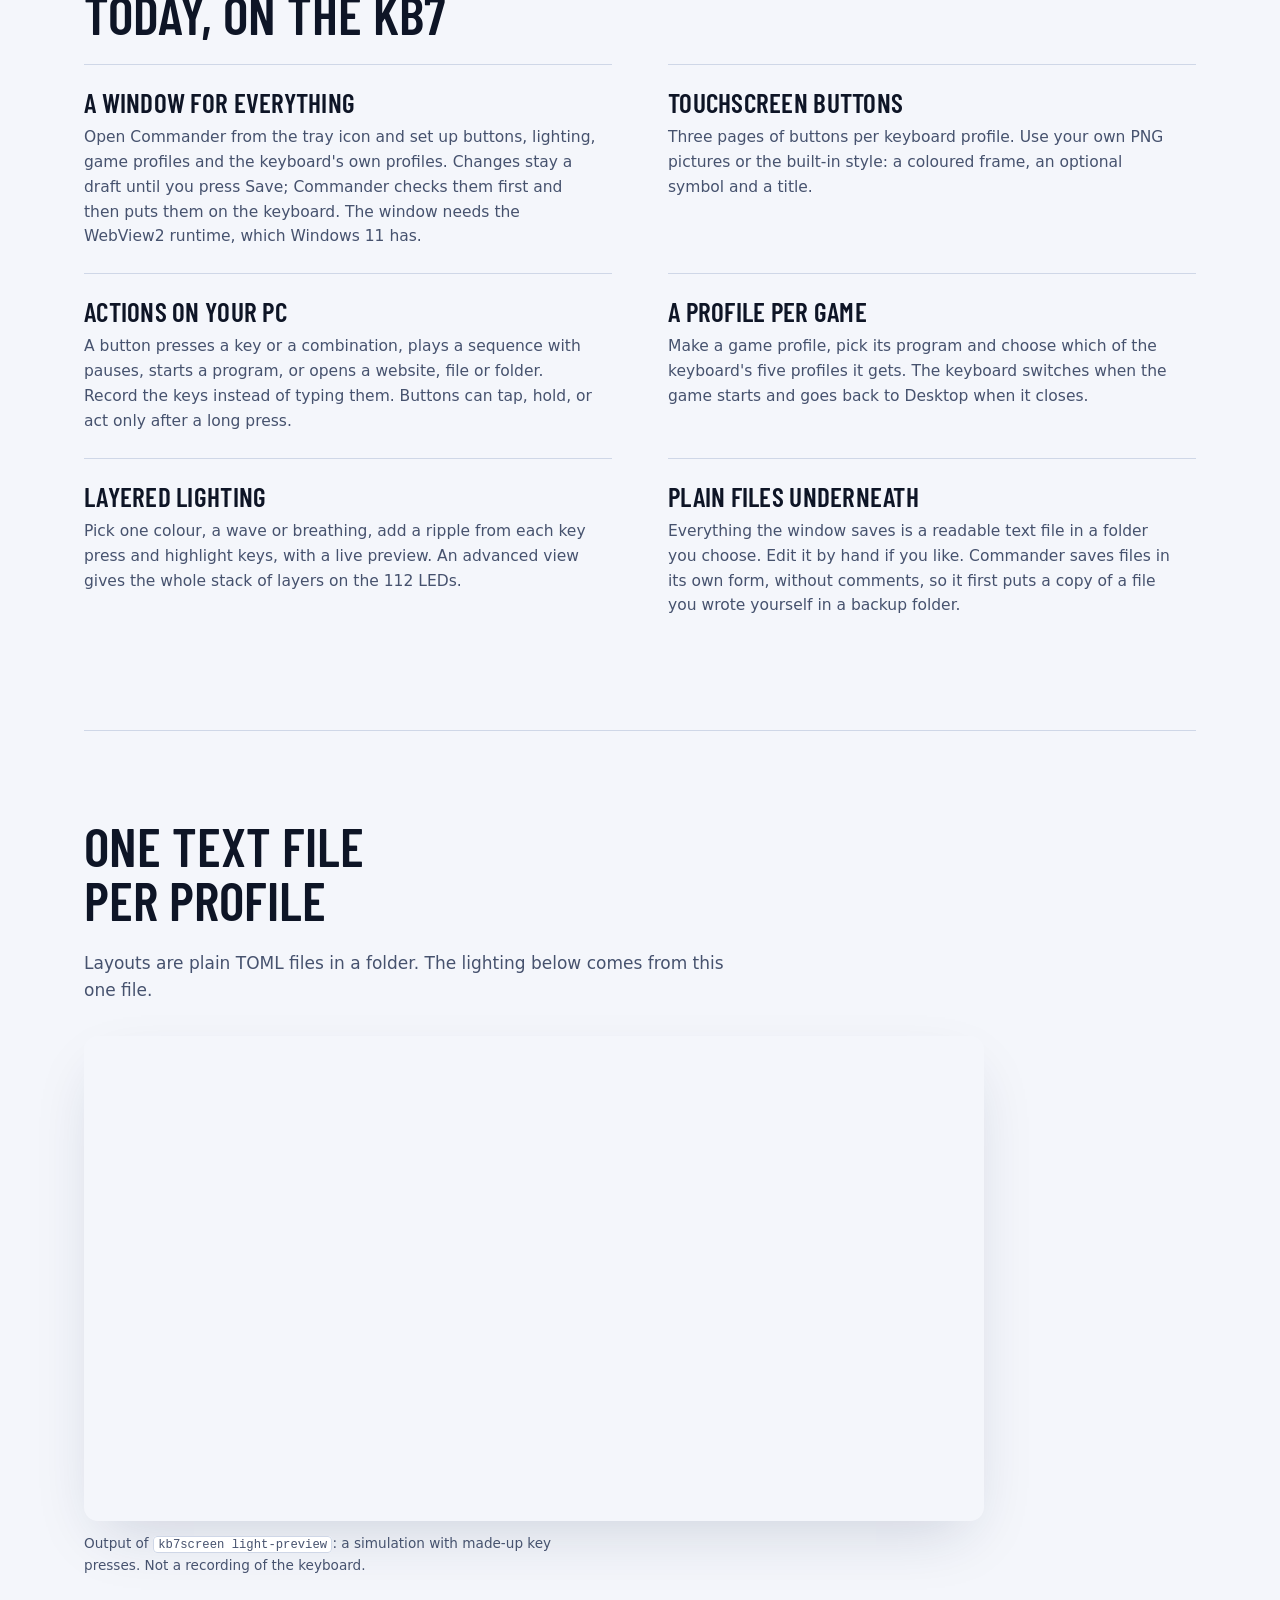
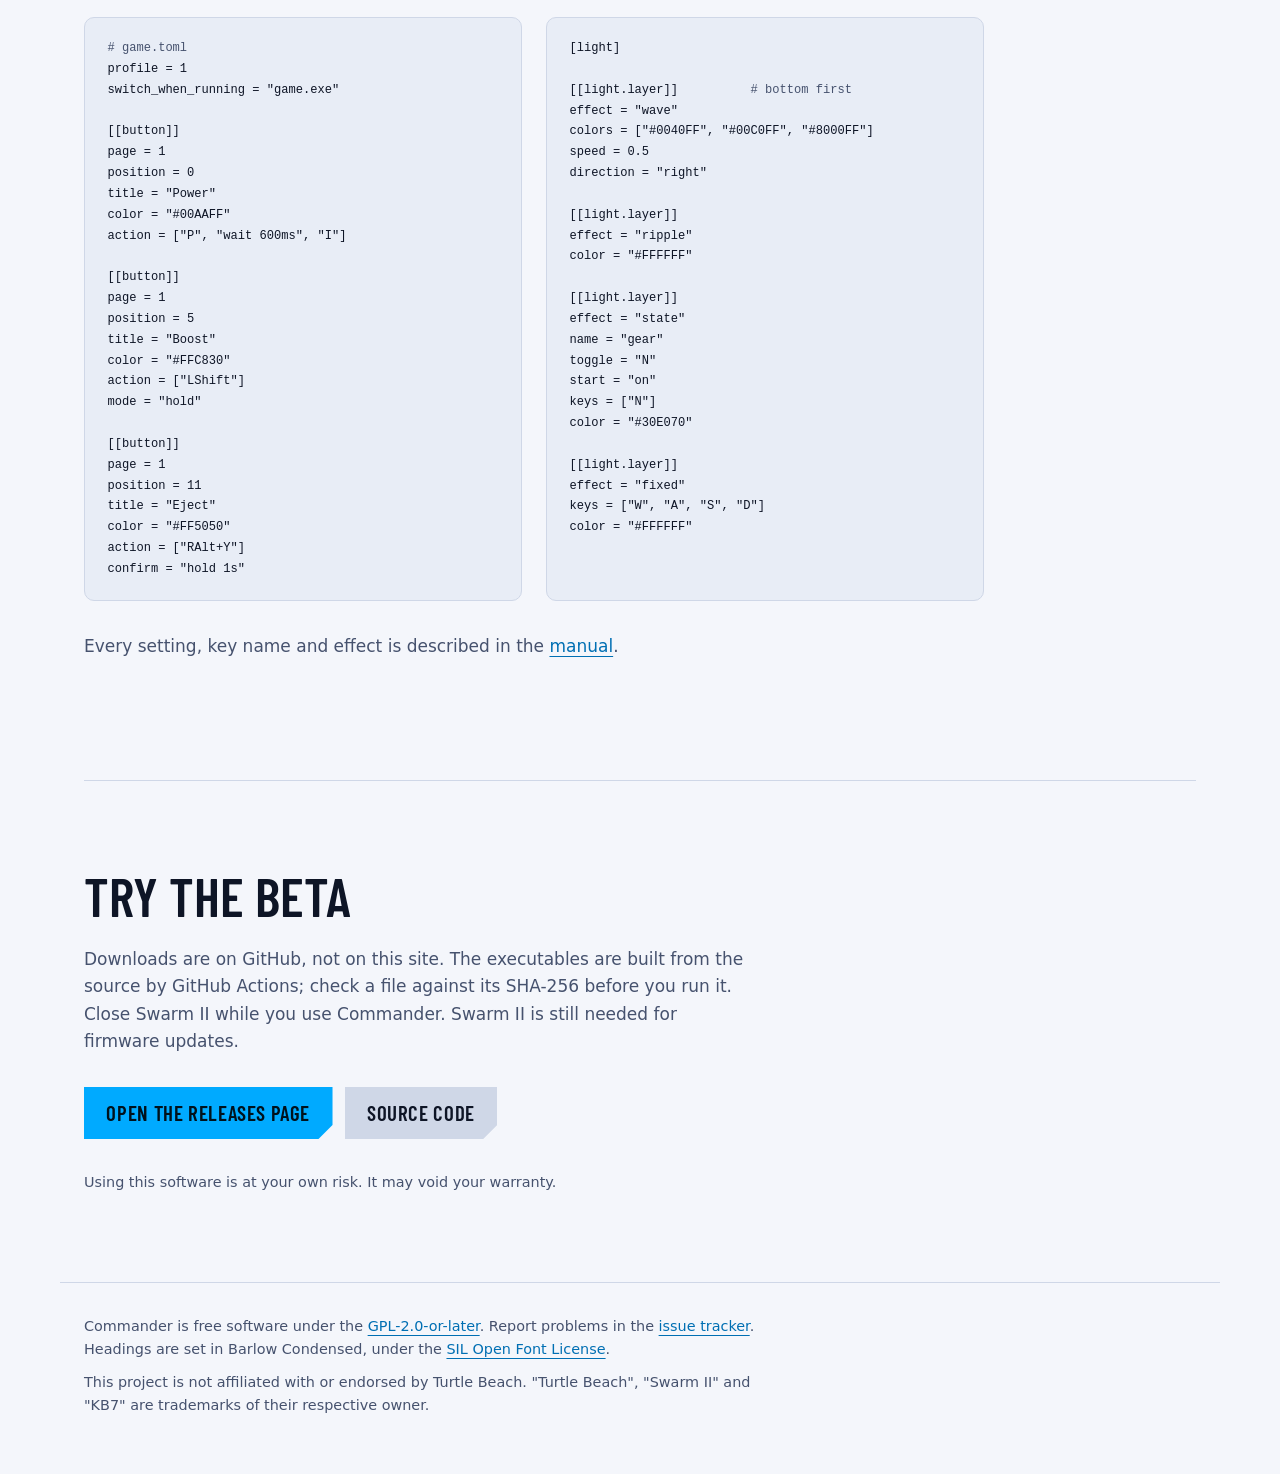
==== commit f10444e7: "Show Commander's window on the project site" ====
--- a/site/index.html
+++ b/site/index.html
@@ -15,7 +15,7 @@
 <meta property="og:title" content="Commander: your keyboard, your way">
 <meta property="og:description" content="An open-source tool for using a keyboard without its maker's software. It starts with the Turtle Beach KB7. Beta, Windows.">
 <meta property="og:url" content="https://commander.work/">
-<meta property="og:image" content="https://commander.work/img/helmet-256.png">
+<meta property="og:image" content="https://commander.work/img/window.png">
 <link rel="preload" href="fonts/BarlowCondensed-SemiBold.ttf" as="font" type="font/ttf" crossorigin>
 <link rel="stylesheet" href="style.css">
 <script src="theme.js"></script>
@@ -64,8 +64,9 @@
     </p>
   </div>
   <figure class="hero-shot">
-    <img src="img/panel.png" alt="A grid of twelve touchscreen buttons in three columns: coloured frames with titles such as Power, Engines, Shields, Gear, Boost and Eject." width="462" height="637">
-    <figcaption>Buttons rendered by Commander for the KB7's touchscreen. Program output, not a photo of the device.</figcaption>
+    <img class="shot-dark" src="img/window.png" alt="Commander's window on the KB7 page. A sidebar lists the game profiles Desktop, StarCitizen and DayZ. The Buttons tab shows twelve touchscreen buttons with coloured frames and symbols, such as Quantum, Jettison, Eject, Power &amp; Engines, Doors and Night Vision, with tabs for pages 1 to 3." width="1158" height="965">
+    <img class="shot-light" src="img/window-light.png" alt="Commander's window on the KB7 page. A sidebar lists the game profiles Desktop, StarCitizen and DayZ. The Buttons tab shows twelve touchscreen buttons with coloured frames and symbols, such as Quantum, Jettison, Eject, Power &amp; Engines, Doors and Night Vision, with tabs for pages 1 to 3." width="1161" height="970" loading="lazy">
+    <figcaption>Commander's window, on the Buttons tab of a KB7 profile. A screenshot of the program, not a photo of the keyboard.</figcaption>
   </figure>
 </section>
 
@@ -137,7 +138,7 @@
     </div>
     <div>
       <dt>Touchscreen buttons</dt>
-      <dd>Buttons on the pages of the keyboard's touchscreen, up to twelve to a page, per keyboard profile. Use your own PNG pictures or the built-in style: a coloured frame, an optional symbol and a title.</dd>
+      <dd>Three pages of buttons per keyboard profile. Use your own PNG pictures or the built-in style: a coloured frame, an optional symbol and a title.</dd>
     </div>
     <div>
       <dt>Actions on your PC</dt>
@@ -161,8 +162,7 @@
 <section id="example" aria-labelledby="example-h">
   <h2 id="example-h">One text file per profile</h2>
   <p class="intro">
-    Layouts are plain TOML files in a folder. The lighting below, and the
-    buttons at the top of this page, come from this one file.
+    Layouts are plain TOML files in a folder. The lighting below comes from this one file.
   </p>
 
   <figure class="wide">
--- a/site/style.css
+++ b/site/style.css
@@ -27,6 +27,8 @@
 
 /* Light: by the visitor's system setting, unless the switch chose dark. */
 @media (prefers-color-scheme: light) {
+  :root:not([data-theme="dark"]) .shot-dark { display: none; }
+  :root:not([data-theme="dark"]) .shot-light { display: block; }
   :root:not([data-theme="dark"]) {
     --bg: #f4f6fb;
     --bg-raised: #ffffff;
@@ -216,28 +218,25 @@
 
 section { padding: 5.5rem 0; border-top: 1px solid var(--line); }
 
-.hero {
-  border-top: 0;
-  padding-top: 3.5rem;
-  display: grid;
-  grid-template-columns: minmax(0, 1.35fr) minmax(0, 0.65fr);
-  gap: 3.5rem;
-  align-items: center;
-}
-.hero-shot { margin: 0; position: relative; }
+.hero { border-top: 0; padding-top: 3.5rem; }
+.hero-shot { margin: 4rem 0 0; position: relative; }
 .hero-shot::before {
   content: "";
   position: absolute;
-  inset: -18% -30%;
+  inset: -12% -10% 0;
   background: radial-gradient(closest-side, var(--glow), transparent);
   z-index: -1;
 }
+.hero-shot .shot-light { display: none; }
+:root[data-theme="light"] .hero-shot .shot-dark { display: none; }
+:root[data-theme="light"] .hero-shot .shot-light { display: block; }
 .hero-shot img {
   display: block;
   width: 100%;
   height: auto;
-  border-radius: 14px;
-  box-shadow: 0 24px 60px -18px var(--shadow);
+  border: 1px solid var(--line);
+  border-radius: 12px;
+  box-shadow: 0 30px 70px -24px var(--shadow);
 }
 
 figure { margin: 0; }
@@ -344,12 +343,11 @@
 footer p { margin: 0 0 0.6rem; max-width: 75ch; }
 
 @media (max-width: 960px) {
-  .hero { grid-template-columns: minmax(0, 1fr); gap: 2.5rem; }
-  .hero-shot { max-width: 360px; }
   .features { grid-template-columns: minmax(0, 1fr); }
 }
 @media (max-width: 768px) {
   section { padding: 3.5rem 0; }
+  .hero-shot { margin-top: 2.5rem; }
   .slots { grid-template-columns: minmax(0, 1fr); gap: 2.5rem; }
   .slot svg { width: 170px; }
   .code-pair { grid-template-columns: minmax(0, 1fr); }
